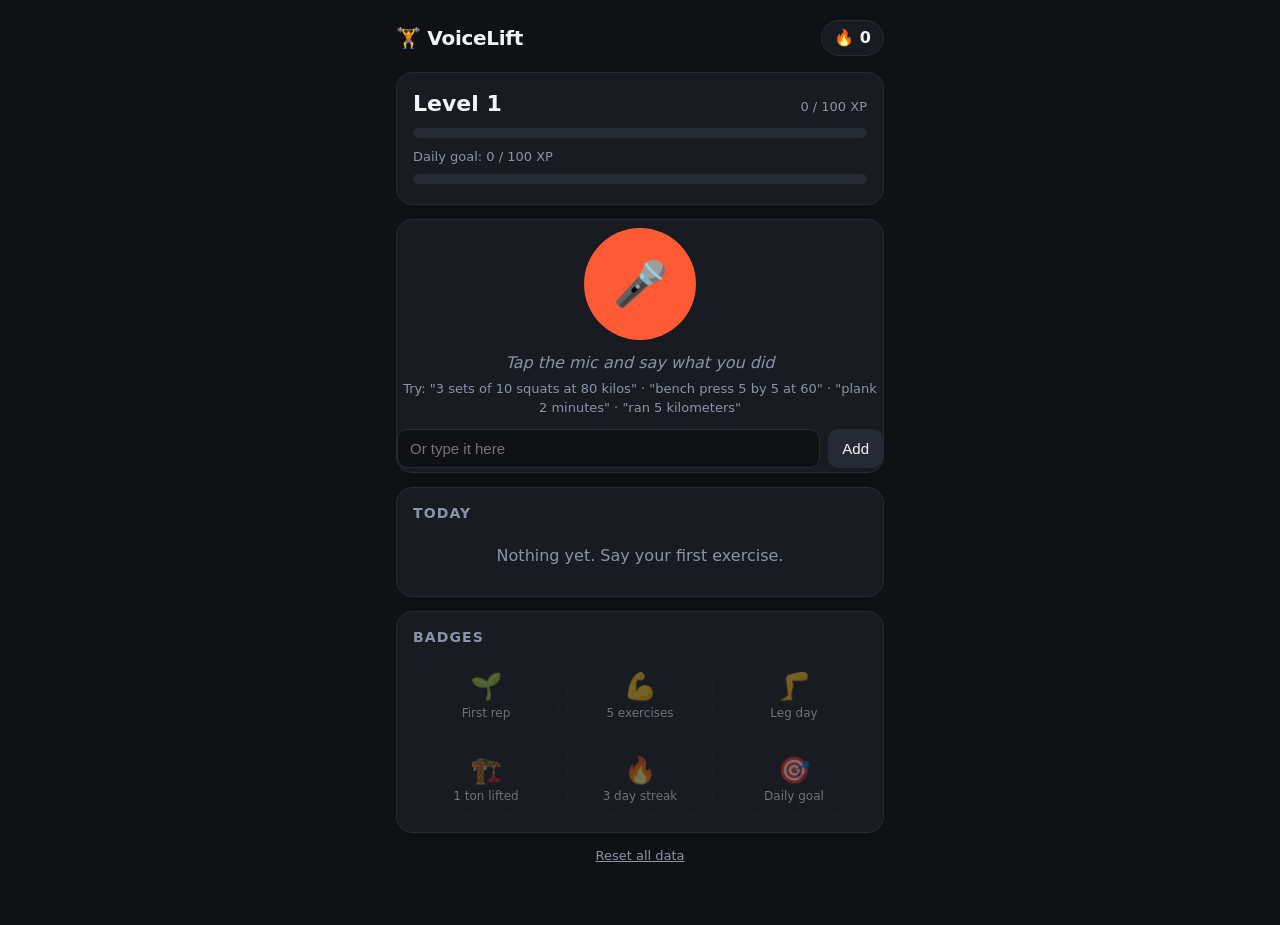
==== voicelift/index.html @ 5ded696a "Add VoiceLift: voice-logged, gamified workout tracker MVP Co-Authored-By: Claude Sonnet 5.5 <noreply" ====
<!doctype html>
<html lang="en">
<head>
<meta charset="utf-8">
<meta name="viewport" content="width=device-width, initial-scale=1">
<title>VoiceLift</title>
<style>
  :root {
    --bg: #0f1115; --card: #181b22; --line: #262a34; --text: #f2f4f8; --mute: #8b93a7;
    --accent: #ff5a36; --gold: #ffc233; --green: #3ddc97;
  }
  * { box-sizing: border-box; }
  body { margin: 0; background: var(--bg); color: var(--text); font: 16px/1.4 system-ui, -apple-system, Segoe UI, sans-serif; }
  .wrap { max-width: 520px; margin: 0 auto; padding: 20px 16px 60px; }
  header { display: flex; justify-content: space-between; align-items: center; margin-bottom: 16px; }
  h1 { font-size: 20px; margin: 0; letter-spacing: -.3px; }
  .streak { background: var(--card); border: 1px solid var(--line); border-radius: 99px; padding: 6px 12px; font-weight: 600; }
  .card { background: var(--card); border: 1px solid var(--line); border-radius: 16px; padding: 16px; margin-bottom: 14px; }
  .lvl { display: flex; justify-content: space-between; align-items: baseline; }
  .lvl b { font-size: 22px; }
  .bar { height: 10px; background: var(--line); border-radius: 99px; overflow: hidden; margin: 8px 0 4px; }
  .bar > i { display: block; height: 100%; background: linear-gradient(90deg, var(--accent), var(--gold)); width: 0; transition: width .5s; }
  .bar.goal > i { background: var(--green); }
  .small { color: var(--mute); font-size: 13px; }
  .mic-area { text-align: center; padding: 8px 0 4px; }
  #mic { width: 112px; height: 112px; border-radius: 50%; border: 0; background: var(--accent); color: #fff; font-size: 44px; cursor: pointer; box-shadow: 0 0 0 0 rgba(255,90,54,.5); transition: transform .1s; }
  #mic:active { transform: scale(.95); }
  #mic.on { animation: pulse 1.2s infinite; background: #e0381a; }
  @keyframes pulse { 0% { box-shadow: 0 0 0 0 rgba(255,90,54,.6); } 100% { box-shadow: 0 0 0 28px rgba(255,90,54,0); } }
  #heard { min-height: 24px; margin: 12px 0 4px; color: var(--mute); font-style: italic; }
  .hint { color: var(--mute); font-size: 13px; }
  form { display: flex; gap: 8px; margin-top: 12px; }
  input[type=text] { flex: 1; background: var(--bg); color: var(--text); border: 1px solid var(--line); border-radius: 10px; padding: 10px 12px; font-size: 15px; }
  button.btn { background: var(--line); color: var(--text); border: 0; border-radius: 10px; padding: 10px 14px; cursor: pointer; font-size: 15px; }
  h2 { font-size: 14px; text-transform: uppercase; letter-spacing: .08em; color: var(--mute); margin: 0 0 10px; }
  .entry { display: flex; justify-content: space-between; align-items: center; padding: 10px 0; border-top: 1px solid var(--line); gap: 8px; }
  .entry:first-of-type { border-top: 0; }
  .entry .name { font-weight: 600; text-transform: capitalize; }
  .xp { color: var(--gold); font-weight: 700; white-space: nowrap; }
  .x { background: none; border: 0; color: var(--mute); cursor: pointer; font-size: 18px; padding: 4px 8px; }
  .badges { display: grid; grid-template-columns: repeat(3, 1fr); gap: 8px; }
  .badge { text-align: center; padding: 10px 4px; border-radius: 12px; border: 1px dashed var(--line); opacity: .4; font-size: 12px; }
  .badge.got { opacity: 1; border: 1px solid var(--gold); background: rgba(255,194,51,.08); }
  .badge span { display: block; font-size: 26px; }
  #toast { position: fixed; left: 50%; bottom: 24px; transform: translate(-50%, 120px); background: var(--text); color: #111; padding: 12px 18px; border-radius: 12px; font-weight: 600; transition: transform .3s; max-width: 90%; text-align: center; z-index: 5; }
  #toast.show { transform: translate(-50%, 0); }
  .empty { color: var(--mute); text-align: center; padding: 12px 0; }
</style>
</head>
<body>
<div class="wrap">
  <header>
    <h1>🏋️ VoiceLift</h1>
    <div class="streak" id="streak">🔥 0</div>
  </header>

  <div class="card">
    <div class="lvl"><b id="lvl">Level 1</b><span class="small" id="xpTxt">0 / 100 XP</span></div>
    <div class="bar"><i id="xpBar"></i></div>
    <div class="small" style="margin-top:10px">Daily goal: <span id="goalTxt">0 / 100 XP</span></div>
    <div class="bar goal"><i id="goalBar"></i></div>
  </div>

  <div class="card mic-area">
    <button id="mic" aria-label="Tap and say your exercise">🎤</button>
    <div id="heard">Tap the mic and say what you did</div>
    <div class="hint">Try: "3 sets of 10 squats at 80 kilos" · "bench press 5 by 5 at 60" · "plank 2 minutes" · "ran 5 kilometers"</div>
    <form id="form">
      <input type="text" id="txt" placeholder="Or type it here" autocomplete="off">
      <button class="btn" type="submit">Add</button>
    </form>
  </div>

  <div class="card">
    <h2>Today</h2>
    <div id="today"></div>
  </div>

  <div class="card">
    <h2>Badges</h2>
    <div class="badges" id="badges"></div>
  </div>

  <div class="small" style="text-align:center"><a href="#" id="reset" style="color:var(--mute)">Reset all data</a></div>
</div>
<div id="toast"></div>

<script>
const KEY = 'voicelift.v1';
const $ = id => document.getElementById(id);
const dayKey = d => { d = d || new Date(); return d.getFullYear() + '-' + String(d.getMonth() + 1).padStart(2, '0') + '-' + String(d.getDate()).padStart(2, '0'); };

let state = { log: [], badges: [] };
try { state = Object.assign(state, JSON.parse(localStorage.getItem(KEY))); } catch (e) {}
const save = () => { try { localStorage.setItem(KEY, JSON.stringify(state)); } catch (e) {} };

// ---------- parsing ----------
const ONES = { zero:0, one:1, two:2, three:3, four:4, five:5, six:6, seven:7, eight:8, nine:9, ten:10, eleven:11, twelve:12, thirteen:13, fourteen:14, fifteen:15, sixteen:16, seventeen:17, eighteen:18, nineteen:19 };
const TENS = { twenty:20, thirty:30, forty:40, fifty:50, sixty:60, seventy:70, eighty:80, ninety:90 };
function wordsToDigits(s) {
  const t = s.split(/\s+/); const out = [];
  for (let i = 0; i < t.length; i++) {
    const w = t[i];
    if (w in TENS) {
      let n = TENS[w];
      if (t[i + 1] in ONES && ONES[t[i + 1]] < 10 && ONES[t[i + 1]] > 0) { n += ONES[t[i + 1]]; i++; }
      if (t[i + 1] === 'hundred') { i++; }
      out.push(n);
    } else if (w in ONES) {
      let n = ONES[w];
      if (t[i + 1] === 'hundred') { n *= 100; i++; if (t[i + 1] in TENS) { n += TENS[t[++i]]; } }
      out.push(n);
    } else out.push(w);
  }
  return out.join(' ');
}

function parse(raw) {
  let s = ' ' + wordsToDigits(raw.toLowerCase().replace(/[,.!?]/g, ' ').replace(/-/g, ' ')) + ' ';
  const e = { sets: 1, reps: 0, weight: 0, unit: 'kg', secs: 0, dist: 0, distUnit: '' };
  const cut = re => { const m = s.match(re); if (m) s = s.replace(re, ' '); return m; };

  let m;
  if ((m = cut(/(\d+(?:\.\d+)?)\s*(kg|kgs|kilos?|kilograms?)\b/))) { e.weight = +m[1]; e.unit = 'kg'; }
  else if ((m = cut(/(\d+(?:\.\d+)?)\s*(lbs?|pounds?)\b/))) { e.weight = +m[1]; e.unit = 'lb'; }

  if ((m = cut(/(\d+(?:\.\d+)?)\s*(km|kilometers?|kilometres?|k|miles?|mi)\b/))) {
    e.dist = +m[1]; e.distUnit = /^(mi)/.test(m[2]) ? 'mi' : 'km';
  }
  if ((m = cut(/(\d+(?:\.\d+)?)\s*(minutes?|mins?|m)\b/))) e.secs += Math.round(+m[1] * 60);
  if ((m = cut(/(\d+)\s*(seconds?|secs?|s)\b/))) e.secs += +m[1];

  if ((m = cut(/(\d+)\s*(?:sets?\s*(?:of)?|x|times|by)\s*(\d+)/))) { e.sets = +m[1]; e.reps = +m[2]; }
  else if ((m = cut(/(\d+)\s*(?:reps?|repetitions?|times)\b/))) e.reps = +m[1];
  else if ((m = cut(/(\d+)\s*sets?\b/))) e.sets = +m[1];

  // "5 by 5 at 60": leftover number after sets x reps is the weight
  if (e.reps && !e.weight && (m = s.match(/\b(\d+(?:\.\d+)?)\b/))) { e.weight = +m[1]; s = s.replace(m[0], ' '); }
  // leading bare number = reps ("10 squats")
  if (!e.reps && !e.secs && !e.dist && (m = s.match(/^\s*(\d+)\s+(?=[a-z])/))) { e.reps = +m[1]; s = s.replace(m[0], ' '); }
  // leftover number = reps if we still have none
  if (!e.reps && !e.secs && !e.dist && (m = s.match(/\b(\d+)\b/))) { e.reps = +m[1]; s = s.replace(m[0], ' '); }

  const filler = /\b(i|did|do|done|just|add|log|track|had|performed|completed|finished|some|of|at|with|using|for|and|then|the|a|an|my|today|set|sets|rep|reps|please|weighing|weight|ran|run|walked|walk|cycled|swam)\b/g;
  const verbs = (s.match(/\b(ran|run|walked|walk|cycled|swam)\b/) || [])[1];
  let name = s.replace(filler, ' ').replace(/\s+/g, ' ').trim();
  if (!name && verbs) name = ({ ran: 'run', walked: 'walk', cycled: 'cycle', swam: 'swim' })[verbs] || verbs;
  if (!name) return null;
  if (!e.reps && !e.secs && !e.dist) e.reps = 1;
  e.name = name;
  return e;
}

// ---------- xp ----------
function xpFor(e) {
  let xp = e.sets * 10;
  xp += e.sets * e.reps;
  if (e.weight) xp += Math.round(e.sets * e.reps * e.weight / (e.unit === 'lb' ? 220 : 100) * 5);
  xp += Math.round(e.secs / 6);
  xp += Math.round(e.dist * (e.distUnit === 'mi' ? 25 : 15));
  return Math.max(5, xp);
}
const LEG = /(squat|lunge|deadlift|leg press|leg curl|leg extension|calf|hip thrust|step up|rdl)/;
const volume = e => e.sets * e.reps * e.weight * (e.unit === 'lb' ? .4536 : 1);
function describe(e) {
  const p = [];
  if (e.reps) p.push(e.sets > 1 ? e.sets + '×' + e.reps : e.reps + ' reps');
  if (e.weight) p.push(e.weight + e.unit);
  if (e.secs) p.push(e.secs >= 60 ? (e.secs / 60).toFixed(e.secs % 60 ? 1 : 0) + ' min' : e.secs + ' s');
  if (e.dist) p.push(e.dist + e.distUnit);
  return p.join(' · ');
}

// ---------- gamification ----------
const BADGES = [
  { id: 'first', icon: '🌱', name: 'First rep', test: s => s.log.length >= 1 },
  { id: 'five', icon: '💪', name: '5 exercises', test: s => s.log.length >= 5 },
  { id: 'leg', icon: '🦵', name: 'Leg day', test: s => s.log.some(e => LEG.test(e.name)) },
  { id: 'ton', icon: '🏗️', name: '1 ton lifted', test: s => s.log.reduce((a, e) => a + volume(e), 0) >= 1000 },
  { id: 'streak3', icon: '🔥', name: '3 day streak', test: s => streak() >= 3 },
  { id: 'goal', icon: '🎯', name: 'Daily goal', test: s => todayXp() >= 100 },
];
const totalXp = () => state.log.reduce((a, e) => a + e.xp, 0);
const todayXp = () => state.log.filter(e => e.day === dayKey()).reduce((a, e) => a + e.xp, 0);
function levelInfo(xp) { let l = 1, need = 100; while (xp >= need) { xp -= need; l++; need = 100 + (l - 1) * 50; } return { l, xp, need }; }
function streak() {
  const days = new Set(state.log.map(e => e.day)); let n = 0; const d = new Date();
  if (!days.has(dayKey(d))) d.setDate(d.getDate() - 1); // today not done yet doesn't break the streak
  while (days.has(dayKey(d))) { n++; d.setDate(d.getDate() - 1); }
  return n;
}

// ---------- ui ----------
let toastT;
function toast(msg) { const t = $('toast'); t.textContent = msg; t.classList.add('show'); clearTimeout(toastT); toastT = setTimeout(() => t.classList.remove('show'), 3200); }
const esc = s => s.replace(/[&<>"]/g, c => ({ '&': '&amp;', '<': '&lt;', '>': '&gt;', '"': '&quot;' }[c]));

function render() {
  const li = levelInfo(totalXp());
  $('lvl').textContent = 'Level ' + li.l;
  $('xpTxt').textContent = li.xp + ' / ' + li.need + ' XP';
  $('xpBar').style.width = (li.xp / li.need * 100) + '%';
  const t = todayXp();
  $('goalTxt').textContent = Math.min(t, 100) + ' / 100 XP' + (t >= 100 ? ' ✅' : '');
  $('goalBar').style.width = Math.min(100, t) + '%';
  $('streak').textContent = '🔥 ' + streak();

  const today = state.log.filter(e => e.day === dayKey()).reverse();
  $('today').innerHTML = today.length ? today.map(e =>
    `<div class="entry"><div><div class="name">${esc(e.name)}</div><div class="small">${esc(describe(e))}</div></div>
     <div><span class="xp">+${e.xp} XP</span><button class="x" data-id="${e.id}" aria-label="Delete">✕</button></div></div>`).join('')
    : '<div class="empty">Nothing yet. Say your first exercise.</div>';

  $('badges').innerHTML = BADGES.map(b => `<div class="badge ${state.badges.includes(b.id) ? 'got' : ''}"><span>${b.icon}</span>${b.name}</div>`).join('');
}

function add(raw) {
  const e = parse(raw);
  if (!e) { toast("Didn't catch an exercise. Try again?"); return; }
  const before = levelInfo(totalXp()).l;
  e.xp = xpFor(e); e.id = Date.now() + Math.random(); e.day = dayKey(); e.ts = Date.now();
  state.log.push(e);
  const fresh = BADGES.filter(b => !state.badges.includes(b.id) && b.test(state));
  fresh.forEach(b => state.badges.push(b.id));
  save(); render();
  let msg = `Logged ${e.name} ${describe(e)} · +${e.xp} XP`;
  if (levelInfo(totalXp()).l > before) msg = `🎉 LEVEL UP! You're level ${levelInfo(totalXp()).l}`;
  else if (fresh.length) msg = `${fresh[0].icon} Badge: ${fresh[0].name}!`;
  toast(msg);
}

$('today').addEventListener('click', ev => {
  const id = ev.target.dataset && ev.target.dataset.id; if (!id) return;
  state.log = state.log.filter(e => String(e.id) !== id);
  state.badges = state.badges.filter(bid => BADGES.find(b => b.id === bid).test(state));
  save(); render();
});
$('form').addEventListener('submit', ev => { ev.preventDefault(); const v = $('txt').value.trim(); if (v) { add(v); $('txt').value = ''; } });
$('reset').addEventListener('click', ev => { ev.preventDefault(); if (confirm('Delete all your data?')) { state = { log: [], badges: [] }; save(); render(); } });

// ---------- voice ----------
const SR = window.SpeechRecognition || window.webkitSpeechRecognition;
const mic = $('mic');
if (!SR) {
  mic.disabled = true; mic.style.opacity = .4;
  $('heard').textContent = 'Voice not supported in this browser. Use Chrome or Safari, or type below.';
} else {
  const rec = new SR();
  rec.lang = navigator.language || 'en-US';
  rec.interimResults = true; rec.continuous = false;
  let listening = false, finalText = '';
  rec.onstart = () => { listening = true; finalText = ''; mic.classList.add('on'); $('heard').textContent = 'Listening…'; };
  rec.onresult = ev => {
    let interim = '';
    for (let i = ev.resultIndex; i < ev.results.length; i++) {
      const r = ev.results[i];
      if (r.isFinal) finalText += r[0].transcript; else interim += r[0].transcript;
    }
    $('heard').textContent = '"' + (finalText + interim).trim() + '"';
  };
  rec.onerror = ev => {
    const msgs = { 'not-allowed': 'Mic blocked. Allow microphone access (needs https or localhost).', 'no-speech': "Didn't hear anything.", 'audio-capture': 'No microphone found.' };
    $('heard').textContent = msgs[ev.error] || 'Voice error: ' + ev.error;
  };
  rec.onend = () => {
    listening = false; mic.classList.remove('on');
    if (finalText.trim()) add(finalText.trim());
  };
  mic.addEventListener('click', () => { try { listening ? rec.stop() : rec.start(); } catch (e) {} });
}

render();
</script>
</body>
</html>
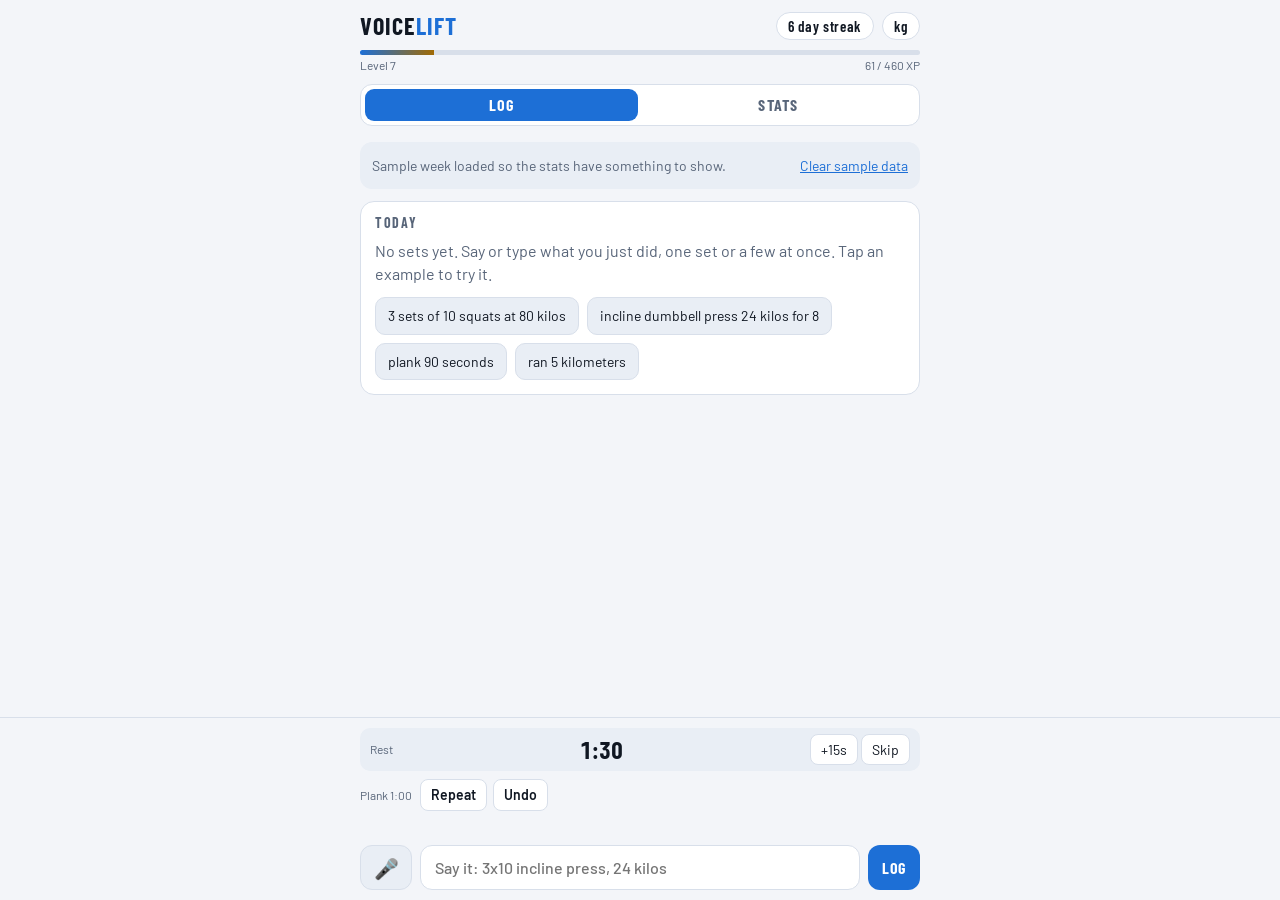
==== commit c7135882: "VoiceLift v2: set-by-set logging, PRs, rest timer, stats, Claude fallback parsing Co-Authored-By: Cl" ====
--- a/voicelift/index.html
+++ b/voicelift/index.html
@@ -2,274 +2,571 @@
 <html lang="en">
 <head>
 <meta charset="utf-8">
-<meta name="viewport" content="width=device-width, initial-scale=1">
-<title>VoiceLift</title>
-<style>
-  :root {
-    --bg: #0f1115; --card: #181b22; --line: #262a34; --text: #f2f4f8; --mute: #8b93a7;
-    --accent: #ff5a36; --gold: #ffc233; --green: #3ddc97;
-  }
-  * { box-sizing: border-box; }
-  body { margin: 0; background: var(--bg); color: var(--text); font: 16px/1.4 system-ui, -apple-system, Segoe UI, sans-serif; }
-  .wrap { max-width: 520px; margin: 0 auto; padding: 20px 16px 60px; }
-  header { display: flex; justify-content: space-between; align-items: center; margin-bottom: 16px; }
-  h1 { font-size: 20px; margin: 0; letter-spacing: -.3px; }
-  .streak { background: var(--card); border: 1px solid var(--line); border-radius: 99px; padding: 6px 12px; font-weight: 600; }
-  .card { background: var(--card); border: 1px solid var(--line); border-radius: 16px; padding: 16px; margin-bottom: 14px; }
-  .lvl { display: flex; justify-content: space-between; align-items: baseline; }
-  .lvl b { font-size: 22px; }
-  .bar { height: 10px; background: var(--line); border-radius: 99px; overflow: hidden; margin: 8px 0 4px; }
-  .bar > i { display: block; height: 100%; background: linear-gradient(90deg, var(--accent), var(--gold)); width: 0; transition: width .5s; }
-  .bar.goal > i { background: var(--green); }
-  .small { color: var(--mute); font-size: 13px; }
-  .mic-area { text-align: center; padding: 8px 0 4px; }
-  #mic { width: 112px; height: 112px; border-radius: 50%; border: 0; background: var(--accent); color: #fff; font-size: 44px; cursor: pointer; box-shadow: 0 0 0 0 rgba(255,90,54,.5); transition: transform .1s; }
-  #mic:active { transform: scale(.95); }
-  #mic.on { animation: pulse 1.2s infinite; background: #e0381a; }
-  @keyframes pulse { 0% { box-shadow: 0 0 0 0 rgba(255,90,54,.6); } 100% { box-shadow: 0 0 0 28px rgba(255,90,54,0); } }
-  #heard { min-height: 24px; margin: 12px 0 4px; color: var(--mute); font-style: italic; }
-  .hint { color: var(--mute); font-size: 13px; }
-  form { display: flex; gap: 8px; margin-top: 12px; }
-  input[type=text] { flex: 1; background: var(--bg); color: var(--text); border: 1px solid var(--line); border-radius: 10px; padding: 10px 12px; font-size: 15px; }
-  button.btn { background: var(--line); color: var(--text); border: 0; border-radius: 10px; padding: 10px 14px; cursor: pointer; font-size: 15px; }
-  h2 { font-size: 14px; text-transform: uppercase; letter-spacing: .08em; color: var(--mute); margin: 0 0 10px; }
-  .entry { display: flex; justify-content: space-between; align-items: center; padding: 10px 0; border-top: 1px solid var(--line); gap: 8px; }
-  .entry:first-of-type { border-top: 0; }
-  .entry .name { font-weight: 600; text-transform: capitalize; }
-  .xp { color: var(--gold); font-weight: 700; white-space: nowrap; }
-  .x { background: none; border: 0; color: var(--mute); cursor: pointer; font-size: 18px; padding: 4px 8px; }
-  .badges { display: grid; grid-template-columns: repeat(3, 1fr); gap: 8px; }
-  .badge { text-align: center; padding: 10px 4px; border-radius: 12px; border: 1px dashed var(--line); opacity: .4; font-size: 12px; }
-  .badge.got { opacity: 1; border: 1px solid var(--gold); background: rgba(255,194,51,.08); }
-  .badge span { display: block; font-size: 26px; }
-  #toast { position: fixed; left: 50%; bottom: 24px; transform: translate(-50%, 120px); background: var(--text); color: #111; padding: 12px 18px; border-radius: 12px; font-weight: 600; transition: transform .3s; max-width: 90%; text-align: center; z-index: 5; }
-  #toast.show { transform: translate(-50%, 0); }
-  .empty { color: var(--mute); text-align: center; padding: 12px 0; }
-</style>
+<meta name="viewport" content="width=device-width,initial-scale=1,viewport-fit=cover">
 </head>
 <body>
-<div class="wrap">
-  <header>
-    <h1>🏋️ VoiceLift</h1>
-    <div class="streak" id="streak">🔥 0</div>
+<title>VoiceLift</title>
+<meta name="claude:viewport-fit-sides" content="cover">
+<link rel="preconnect" href="https://fonts.googleapis.com">
+<link rel="preconnect" href="https://fonts.gstatic.com" crossorigin>
+<link href="https://fonts.googleapis.com/css2?family=Barlow:wght@400;500;600&family=Barlow+Condensed:wght@600;700&display=swap" rel="stylesheet">
+<style>
+  /* Phone-first gym log: sticky level header, Log/Stats tabs, one input dock pinned to the bottom. */
+  :root {
+    --bg: #0d1117; --surface: #151b24; --surface2: #1d2531; --line: #273143;
+    --text: #e9eef5; --mute: #8996aa;
+    --accent: #5aa9ff; --accent-ink: #06121f; --gold: #f5c04a; --good: #46d39a; --danger: #ff7070;
+    --f-display: 'Barlow Condensed', 'Arial Narrow', system-ui, sans-serif;
+    --f-body: 'Barlow', system-ui, -apple-system, 'Segoe UI', sans-serif;
+    color-scheme: dark;
+  }
+  @media (prefers-color-scheme: light) {
+    :root:not([data-theme="dark"]) {
+      --bg: #f3f5f9; --surface: #ffffff; --surface2: #e9eef5; --line: #d8dfea;
+      --text: #101722; --mute: #586579;
+      --accent: #1d6fd6; --accent-ink: #ffffff; --gold: #a06a05; --good: #118a5a; --danger: #c93a3a;
+      color-scheme: light;
+    }
+  }
+  :root[data-theme="light"] {
+    --bg: #f3f5f9; --surface: #ffffff; --surface2: #e9eef5; --line: #d8dfea;
+    --text: #101722; --mute: #586579;
+    --accent: #1d6fd6; --accent-ink: #ffffff; --gold: #a06a05; --good: #118a5a; --danger: #c93a3a;
+    color-scheme: light;
+  }
+  * { box-sizing: border-box; }
+  body {
+    margin: 0; background: var(--bg); color: var(--text); font: 16px/1.4 var(--f-body);
+    padding-block: 0 190px;
+    padding-left: max(16px, env(safe-area-inset-left, 0px));
+    padding-right: max(16px, env(safe-area-inset-right, 0px));
+  }
+  body::before { content: ""; position: fixed; inset: 0 0 auto; height: env(safe-area-inset-top, 0px); background: var(--bg); z-index: 10; }
+  .app { max-width: 560px; margin: 0 auto; }
+  button { font: inherit; color: inherit; cursor: pointer; }
+  :focus-visible { outline: 2px solid var(--accent); outline-offset: 2px; }
+  .num { font-family: var(--f-display); font-variant-numeric: tabular-nums; letter-spacing: .01em; }
+
+  .top { position: sticky; top: env(safe-area-inset-top, 0px); z-index: 5; background: var(--bg); padding: 12px 0 10px; }
+  .top-row { display: flex; align-items: center; justify-content: space-between; gap: 10px; }
+  .brand { font: 700 24px/1 var(--f-display); letter-spacing: .04em; text-transform: uppercase; }
+  .brand span { color: var(--accent); }
+  .chips { display: flex; gap: 8px; align-items: center; }
+  .chip { background: var(--surface); border: 1px solid var(--line); border-radius: 99px; padding: 4px 11px; font: 600 15px/1.2 var(--f-display); letter-spacing: .04em; white-space: nowrap; }
+  .chip.btn:hover { border-color: var(--accent); }
+  .xpbar { height: 5px; background: var(--line); border-radius: 99px; overflow: hidden; margin: 10px 0 2px; }
+  .xpbar i { display: block; height: 100%; width: 0; background: linear-gradient(90deg, var(--accent), var(--gold)); transition: width .5s; }
+  .xplbl { display: flex; justify-content: space-between; color: var(--mute); font-size: 12px; }
+  .tabs { display: grid; grid-template-columns: 1fr 1fr; gap: 4px; background: var(--surface); border: 1px solid var(--line); border-radius: 12px; padding: 4px; margin-top: 10px; }
+  .tabs button { border: 0; background: none; padding: 8px; border-radius: 9px; font: 700 16px/1 var(--f-display); letter-spacing: .08em; text-transform: uppercase; color: var(--mute); }
+  .tabs button[aria-selected="true"] { background: var(--accent); color: var(--accent-ink); }
+
+  .stack { display: flex; flex-direction: column; gap: 12px; padding-top: 6px; }
+  .card { background: var(--surface); border: 1px solid var(--line); border-radius: 14px; padding: 14px; min-width: 0; }
+  h2 { margin: 0 0 10px; font: 700 14px/1 var(--f-display); letter-spacing: .12em; text-transform: uppercase; color: var(--mute); }
+  .banner { display: flex; gap: 10px; align-items: center; justify-content: space-between; flex-wrap: wrap; background: var(--surface2); border-radius: 12px; padding: 10px 12px; font-size: 14px; color: var(--mute); }
+  .link { background: none; border: 0; color: var(--accent); padding: 4px 0; text-decoration: underline; font-size: 14px; }
+
+  .gh { display: flex; justify-content: space-between; align-items: baseline; gap: 10px; flex-wrap: wrap; }
+  .gname { font: 700 22px/1.1 var(--f-display); letter-spacing: .02em; text-transform: uppercase; }
+  .gmeta { color: var(--mute); font-size: 13px; }
+  .setrow { display: grid; grid-template-columns: 26px 1fr auto auto; gap: 8px; align-items: center; padding: 8px 0; border-top: 1px solid var(--line); }
+  .setrow:first-of-type { border-top: 0; }
+  .sn { color: var(--mute); font: 600 15px var(--f-display); }
+  .sv { font: 700 21px/1 var(--f-display); letter-spacing: .02em; }
+  .se { color: var(--mute); font-size: 12px; text-align: right; }
+  .pr { background: var(--gold); color: #1a1200; font: 700 12px/1 var(--f-display); letter-spacing: .08em; padding: 3px 6px; border-radius: 5px; margin-left: 8px; vertical-align: 3px; }
+  .x { background: none; border: 0; color: var(--mute); font-size: 16px; padding: 4px 8px; border-radius: 8px; }
+  .x:hover { color: var(--danger); }
+  .empty { color: var(--mute); }
+  .ex-list { display: flex; flex-wrap: wrap; gap: 8px; margin-top: 12px; }
+  .try { background: var(--surface2); border: 1px solid var(--line); border-radius: 10px; padding: 8px 12px; font-size: 14px; text-align: left; }
+  .try:hover { border-color: var(--accent); }
+
+  .dock { position: fixed; left: 0; right: 0; bottom: 0; z-index: 6; background: var(--bg); border-top: 1px solid var(--line);
+    padding: 10px max(16px, env(safe-area-inset-right, 0px)) calc(10px + env(safe-area-inset-bottom, 0px)) max(16px, env(safe-area-inset-left, 0px)); }
+  .dock-in { max-width: 560px; margin: 0 auto; display: flex; flex-direction: column; gap: 8px; }
+  .rest { display: flex; align-items: center; justify-content: space-between; gap: 8px; background: var(--surface2); border-radius: 10px; padding: 6px 10px; }
+  .rest .t { font: 700 24px/1 var(--f-display); font-variant-numeric: tabular-nums; }
+  .rest.done .t { color: var(--good); }
+  .mini { background: var(--surface); border: 1px solid var(--line); border-radius: 8px; padding: 5px 10px; font-size: 14px; }
+  .quick { display: flex; gap: 6px; align-items: center; overflow-x: auto; scrollbar-width: none; }
+  .quick .last { color: var(--mute); font-size: 12px; white-space: nowrap; margin-right: 2px; }
+  .quick .mini { white-space: nowrap; font-weight: 600; }
+  form { display: flex; gap: 8px; }
+  input[type=text] { flex: 1; min-width: 0; background: var(--surface); color: var(--text); border: 1px solid var(--line); border-radius: 12px; padding: 12px 14px; font: 500 16px var(--f-body); }
+  input[type=text]:focus { border-color: var(--accent); outline: none; }
+  .mic, .go { border: 0; border-radius: 12px; width: 52px; flex: none; font-size: 20px; }
+  .mic { background: var(--surface2); border: 1px solid var(--line); }
+  .mic.on { background: var(--danger); color: #fff; animation: pulse 1.1s infinite; }
+  .go { background: var(--accent); color: var(--accent-ink); font: 700 16px var(--f-display); letter-spacing: .06em; text-transform: uppercase; }
+  @keyframes pulse { 0% { box-shadow: 0 0 0 0 rgba(255,112,112,.55); } 100% { box-shadow: 0 0 0 16px rgba(255,112,112,0); } }
+  .heard { color: var(--mute); font-size: 13px; min-height: 18px; }
+
+  #toast { position: fixed; left: 50%; bottom: calc(190px + env(safe-area-inset-bottom, 0px)); transform: translate(-50%, 30px); opacity: 0; pointer-events: none;
+    background: var(--text); color: var(--bg); padding: 10px 16px; border-radius: 12px; font-weight: 600; max-width: calc(100% - 32px); text-align: center; z-index: 8; transition: all .25s; }
+  #toast.show { transform: translate(-50%, 0); opacity: 1; }
+  #toast.gold { background: var(--gold); color: #1a1200; }
+
+  .grid4 { display: grid; grid-template-columns: repeat(4, 1fr); gap: 8px; text-align: center; }
+  .grid4 b { display: block; font: 700 28px/1 var(--f-display); font-variant-numeric: tabular-nums; }
+  .grid4 span { color: var(--mute); font-size: 12px; }
+  .pick { display: flex; gap: 6px; flex-wrap: wrap; margin-bottom: 8px; }
+  .pick button { border: 1px solid var(--line); background: var(--surface2); border-radius: 99px; padding: 4px 11px; font-size: 13px; }
+  .pick button[aria-pressed="true"] { background: var(--accent); color: var(--accent-ink); border-color: var(--accent); }
+  svg.ch { width: 100%; height: auto; display: block; overflow: visible; }
+  .ch text { fill: var(--mute); font: 500 10px var(--f-body); }
+  .ch .grid { stroke: var(--line); stroke-width: 1; }
+  .ch .bar { fill: var(--accent); opacity: .45; }
+  .ch .bar.today { opacity: 1; }
+  .ch .line { fill: none; stroke: var(--accent); stroke-width: 2; stroke-linejoin: round; }
+  .ch .area { fill: var(--accent); opacity: .12; }
+  .ch .dot { fill: var(--accent); }
+  .ch .dot.pr { fill: var(--gold); }
+  .ch .val { fill: var(--text); font-weight: 600; }
+  .mrow { display: grid; grid-template-columns: 74px 1fr 34px; align-items: center; gap: 8px; padding: 4px 0; font-size: 14px; }
+  .mbar { height: 8px; background: var(--surface2); border-radius: 99px; overflow: hidden; }
+  .mbar i { display: block; height: 100%; background: var(--accent); border-radius: 99px; }
+  .prrow { display: flex; justify-content: space-between; gap: 10px; padding: 8px 0; border-top: 1px solid var(--line); }
+  .prrow:first-of-type { border-top: 0; }
+  .prrow b { font: 700 18px/1.1 var(--f-display); text-transform: uppercase; letter-spacing: .02em; }
+  .tip { color: var(--mute); font-size: 12px; }
+  @media (prefers-reduced-motion: reduce) { * { animation: none !important; transition: none !important; } }
+</style>
+
+<div class="app">
+  <header class="top">
+    <div class="top-row">
+      <div class="brand">Voice<span>Lift</span></div>
+      <div class="chips">
+        <span class="chip" id="streak">0 day streak</span>
+        <button class="chip btn" id="unit" aria-label="Switch kilograms and pounds">kg</button>
+      </div>
+    </div>
+    <div class="xpbar"><i id="xpbar"></i></div>
+    <div class="xplbl"><span id="lvl">Level 1</span><span id="xptxt">0 / 100 XP</span></div>
+    <div class="tabs" role="tablist">
+      <button role="tab" id="tab-log" aria-selected="true" data-tab="log">Log</button>
+      <button role="tab" id="tab-stats" aria-selected="false" data-tab="stats">Stats</button>
+    </div>
   </header>
-
-  <div class="card">
-    <div class="lvl"><b id="lvl">Level 1</b><span class="small" id="xpTxt">0 / 100 XP</span></div>
-    <div class="bar"><i id="xpBar"></i></div>
-    <div class="small" style="margin-top:10px">Daily goal: <span id="goalTxt">0 / 100 XP</span></div>
-    <div class="bar goal"><i id="goalBar"></i></div>
-  </div>
-
-  <div class="card mic-area">
-    <button id="mic" aria-label="Tap and say your exercise">🎤</button>
-    <div id="heard">Tap the mic and say what you did</div>
-    <div class="hint">Try: "3 sets of 10 squats at 80 kilos" · "bench press 5 by 5 at 60" · "plank 2 minutes" · "ran 5 kilometers"</div>
-    <form id="form">
-      <input type="text" id="txt" placeholder="Or type it here" autocomplete="off">
-      <button class="btn" type="submit">Add</button>
+  <main id="main" class="stack"></main>
+</div>
+
+<div id="toast" role="status"></div>
+
+<div class="dock">
+  <div class="dock-in">
+    <div class="rest" id="rest" hidden>
+      <span class="tip" id="restlbl">Rest</span><span class="t" id="rest-t">1:30</span>
+      <span><button class="mini" data-act="rest+">+15s</button> <button class="mini" data-act="rest-skip">Skip</button></span>
+    </div>
+    <div class="quick" id="quick"></div>
+    <div class="heard" id="heard"></div>
+    <form id="form" autocomplete="off">
+      <button type="button" class="mic" id="mic" aria-label="Dictate with the microphone">&#127908;</button>
+      <input type="text" id="cmd" placeholder="Say it: 3x10 incline press, 24 kilos" enterkeyhint="send" autocapitalize="none" autocorrect="off" spellcheck="false" aria-label="Exercise to log">
+      <button type="submit" class="go">Log</button>
     </form>
   </div>
-
-  <div class="card">
-    <h2>Today</h2>
-    <div id="today"></div>
-  </div>
-
-  <div class="card">
-    <h2>Badges</h2>
-    <div class="badges" id="badges"></div>
-  </div>
-
-  <div class="small" style="text-align:center"><a href="#" id="reset" style="color:var(--mute)">Reset all data</a></div>
 </div>
-<div id="toast"></div>
 
 <script>
-const KEY = 'voicelift.v1';
-const $ = id => document.getElementById(id);
-const dayKey = d => { d = d || new Date(); return d.getFullYear() + '-' + String(d.getMonth() + 1).padStart(2, '0') + '-' + String(d.getDate()).padStart(2, '0'); };
-
-let state = { log: [], badges: [] };
-try { state = Object.assign(state, JSON.parse(localStorage.getItem(KEY))); } catch (e) {}
-const save = () => { try { localStorage.setItem(KEY, JSON.stringify(state)); } catch (e) {} };
-
-// ---------- parsing ----------
-const ONES = { zero:0, one:1, two:2, three:3, four:4, five:5, six:6, seven:7, eight:8, nine:9, ten:10, eleven:11, twelve:12, thirteen:13, fourteen:14, fifteen:15, sixteen:16, seventeen:17, eighteen:18, nineteen:19 };
-const TENS = { twenty:20, thirty:30, forty:40, fifty:50, sixty:60, seventy:70, eighty:80, ninety:90 };
-function wordsToDigits(s) {
-  const t = s.split(/\s+/); const out = [];
-  for (let i = 0; i < t.length; i++) {
-    const w = t[i];
-    if (w in TENS) {
-      let n = TENS[w];
-      if (t[i + 1] in ONES && ONES[t[i + 1]] < 10 && ONES[t[i + 1]] > 0) { n += ONES[t[i + 1]]; i++; }
-      if (t[i + 1] === 'hundred') { i++; }
-      out.push(n);
-    } else if (w in ONES) {
-      let n = ONES[w];
-      if (t[i + 1] === 'hundred') { n *= 100; i++; if (t[i + 1] in TENS) { n += TENS[t[++i]]; } }
-      out.push(n);
-    } else out.push(w);
-  }
-  return out.join(' ');
-}
-
-function parse(raw) {
-  let s = ' ' + wordsToDigits(raw.toLowerCase().replace(/[,.!?]/g, ' ').replace(/-/g, ' ')) + ' ';
-  const e = { sets: 1, reps: 0, weight: 0, unit: 'kg', secs: 0, dist: 0, distUnit: '' };
-  const cut = re => { const m = s.match(re); if (m) s = s.replace(re, ' '); return m; };
-
-  let m;
-  if ((m = cut(/(\d+(?:\.\d+)?)\s*(kg|kgs|kilos?|kilograms?)\b/))) { e.weight = +m[1]; e.unit = 'kg'; }
-  else if ((m = cut(/(\d+(?:\.\d+)?)\s*(lbs?|pounds?)\b/))) { e.weight = +m[1]; e.unit = 'lb'; }
-
-  if ((m = cut(/(\d+(?:\.\d+)?)\s*(km|kilometers?|kilometres?|k|miles?|mi)\b/))) {
-    e.dist = +m[1]; e.distUnit = /^(mi)/.test(m[2]) ? 'mi' : 'km';
-  }
-  if ((m = cut(/(\d+(?:\.\d+)?)\s*(minutes?|mins?|m)\b/))) e.secs += Math.round(+m[1] * 60);
-  if ((m = cut(/(\d+)\s*(seconds?|secs?|s)\b/))) e.secs += +m[1];
-
-  if ((m = cut(/(\d+)\s*(?:sets?\s*(?:of)?|x|times|by)\s*(\d+)/))) { e.sets = +m[1]; e.reps = +m[2]; }
-  else if ((m = cut(/(\d+)\s*(?:reps?|repetitions?|times)\b/))) e.reps = +m[1];
-  else if ((m = cut(/(\d+)\s*sets?\b/))) e.sets = +m[1];
-
-  // "5 by 5 at 60": leftover number after sets x reps is the weight
-  if (e.reps && !e.weight && (m = s.match(/\b(\d+(?:\.\d+)?)\b/))) { e.weight = +m[1]; s = s.replace(m[0], ' '); }
-  // leading bare number = reps ("10 squats")
-  if (!e.reps && !e.secs && !e.dist && (m = s.match(/^\s*(\d+)\s+(?=[a-z])/))) { e.reps = +m[1]; s = s.replace(m[0], ' '); }
-  // leftover number = reps if we still have none
-  if (!e.reps && !e.secs && !e.dist && (m = s.match(/\b(\d+)\b/))) { e.reps = +m[1]; s = s.replace(m[0], ' '); }
-
-  const filler = /\b(i|did|do|done|just|add|log|track|had|performed|completed|finished|some|of|at|with|using|for|and|then|the|a|an|my|today|set|sets|rep|reps|please|weighing|weight|ran|run|walked|walk|cycled|swam)\b/g;
-  const verbs = (s.match(/\b(ran|run|walked|walk|cycled|swam)\b/) || [])[1];
-  let name = s.replace(filler, ' ').replace(/\s+/g, ' ').trim();
-  if (!name && verbs) name = ({ ran: 'run', walked: 'walk', cycled: 'cycle', swam: 'swim' })[verbs] || verbs;
-  if (!name) return null;
-  if (!e.reps && !e.secs && !e.dist) e.reps = 1;
-  e.name = name;
-  return e;
-}
-
-// ---------- xp ----------
-function xpFor(e) {
-  let xp = e.sets * 10;
-  xp += e.sets * e.reps;
-  if (e.weight) xp += Math.round(e.sets * e.reps * e.weight / (e.unit === 'lb' ? 220 : 100) * 5);
-  xp += Math.round(e.secs / 6);
-  xp += Math.round(e.dist * (e.distUnit === 'mi' ? 25 : 15));
-  return Math.max(5, xp);
-}
-const LEG = /(squat|lunge|deadlift|leg press|leg curl|leg extension|calf|hip thrust|step up|rdl)/;
-const volume = e => e.sets * e.reps * e.weight * (e.unit === 'lb' ? .4536 : 1);
-function describe(e) {
-  const p = [];
-  if (e.reps) p.push(e.sets > 1 ? e.sets + '×' + e.reps : e.reps + ' reps');
-  if (e.weight) p.push(e.weight + e.unit);
-  if (e.secs) p.push(e.secs >= 60 ? (e.secs / 60).toFixed(e.secs % 60 ? 1 : 0) + ' min' : e.secs + ' s');
-  if (e.dist) p.push(e.dist + e.distUnit);
-  return p.join(' · ');
-}
-
-// ---------- gamification ----------
-const BADGES = [
-  { id: 'first', icon: '🌱', name: 'First rep', test: s => s.log.length >= 1 },
-  { id: 'five', icon: '💪', name: '5 exercises', test: s => s.log.length >= 5 },
-  { id: 'leg', icon: '🦵', name: 'Leg day', test: s => s.log.some(e => LEG.test(e.name)) },
-  { id: 'ton', icon: '🏗️', name: '1 ton lifted', test: s => s.log.reduce((a, e) => a + volume(e), 0) >= 1000 },
-  { id: 'streak3', icon: '🔥', name: '3 day streak', test: s => streak() >= 3 },
-  { id: 'goal', icon: '🎯', name: 'Daily goal', test: s => todayXp() >= 100 },
-];
-const totalXp = () => state.log.reduce((a, e) => a + e.xp, 0);
-const todayXp = () => state.log.filter(e => e.day === dayKey()).reduce((a, e) => a + e.xp, 0);
-function levelInfo(xp) { let l = 1, need = 100; while (xp >= need) { xp -= need; l++; need = 100 + (l - 1) * 50; } return { l, xp, need }; }
-function streak() {
-  const days = new Set(state.log.map(e => e.day)); let n = 0; const d = new Date();
-  if (!days.has(dayKey(d))) d.setDate(d.getDate() - 1); // today not done yet doesn't break the streak
-  while (days.has(dayKey(d))) { n++; d.setDate(d.getDate() - 1); }
-  return n;
-}
-
-// ---------- ui ----------
-let toastT;
-function toast(msg) { const t = $('toast'); t.textContent = msg; t.classList.add('show'); clearTimeout(toastT); toastT = setTimeout(() => t.classList.remove('show'), 3200); }
-const esc = s => s.replace(/[&<>"]/g, c => ({ '&': '&amp;', '<': '&lt;', '>': '&gt;', '"': '&quot;' }[c]));
-
-function render() {
-  const li = levelInfo(totalXp());
-  $('lvl').textContent = 'Level ' + li.l;
-  $('xpTxt').textContent = li.xp + ' / ' + li.need + ' XP';
-  $('xpBar').style.width = (li.xp / li.need * 100) + '%';
-  const t = todayXp();
-  $('goalTxt').textContent = Math.min(t, 100) + ' / 100 XP' + (t >= 100 ? ' ✅' : '');
-  $('goalBar').style.width = Math.min(100, t) + '%';
-  $('streak').textContent = '🔥 ' + streak();
-
-  const today = state.log.filter(e => e.day === dayKey()).reverse();
-  $('today').innerHTML = today.length ? today.map(e =>
-    `<div class="entry"><div><div class="name">${esc(e.name)}</div><div class="small">${esc(describe(e))}</div></div>
-     <div><span class="xp">+${e.xp} XP</span><button class="x" data-id="${e.id}" aria-label="Delete">✕</button></div></div>`).join('')
-    : '<div class="empty">Nothing yet. Say your first exercise.</div>';
-
-  $('badges').innerHTML = BADGES.map(b => `<div class="badge ${state.badges.includes(b.id) ? 'got' : ''}"><span>${b.icon}</span>${b.name}</div>`).join('');
-}
-
-function add(raw) {
-  const e = parse(raw);
-  if (!e) { toast("Didn't catch an exercise. Try again?"); return; }
-  const before = levelInfo(totalXp()).l;
-  e.xp = xpFor(e); e.id = Date.now() + Math.random(); e.day = dayKey(); e.ts = Date.now();
-  state.log.push(e);
-  const fresh = BADGES.filter(b => !state.badges.includes(b.id) && b.test(state));
-  fresh.forEach(b => state.badges.push(b.id));
-  save(); render();
-  let msg = `Logged ${e.name} ${describe(e)} · +${e.xp} XP`;
-  if (levelInfo(totalXp()).l > before) msg = `🎉 LEVEL UP! You're level ${levelInfo(totalXp()).l}`;
-  else if (fresh.length) msg = `${fresh[0].icon} Badge: ${fresh[0].name}!`;
-  toast(msg);
-}
-
-$('today').addEventListener('click', ev => {
-  const id = ev.target.dataset && ev.target.dataset.id; if (!id) return;
-  state.log = state.log.filter(e => String(e.id) !== id);
-  state.badges = state.badges.filter(bid => BADGES.find(b => b.id === bid).test(state));
-  save(); render();
-});
-$('form').addEventListener('submit', ev => { ev.preventDefault(); const v = $('txt').value.trim(); if (v) { add(v); $('txt').value = ''; } });
-$('reset').addEventListener('click', ev => { ev.preventDefault(); if (confirm('Delete all your data?')) { state = { log: [], badges: [] }; save(); render(); } });
-
-// ---------- voice ----------
-const SR = window.SpeechRecognition || window.webkitSpeechRecognition;
-const mic = $('mic');
-if (!SR) {
-  mic.disabled = true; mic.style.opacity = .4;
-  $('heard').textContent = 'Voice not supported in this browser. Use Chrome or Safari, or type below.';
-} else {
-  const rec = new SR();
-  rec.lang = navigator.language || 'en-US';
-  rec.interimResults = true; rec.continuous = false;
-  let listening = false, finalText = '';
-  rec.onstart = () => { listening = true; finalText = ''; mic.classList.add('on'); $('heard').textContent = 'Listening…'; };
-  rec.onresult = ev => {
-    let interim = '';
-    for (let i = ev.resultIndex; i < ev.results.length; i++) {
-      const r = ev.results[i];
-      if (r.isFinal) finalText += r[0].transcript; else interim += r[0].transcript;
-    }
-    $('heard').textContent = '"' + (finalText + interim).trim() + '"';
-  };
-  rec.onerror = ev => {
-    const msgs = { 'not-allowed': 'Mic blocked. Allow microphone access (needs https or localhost).', 'no-speech': "Didn't hear anything.", 'audio-capture': 'No microphone found.' };
-    $('heard').textContent = msgs[ev.error] || 'Voice error: ' + ev.error;
-  };
-  rec.onend = () => {
-    listening = false; mic.classList.remove('on');
-    if (finalText.trim()) add(finalText.trim());
-  };
-  mic.addEventListener('click', () => { try { listening ? rec.stop() : rec.start(); } catch (e) {} });
-}
-
-render();
+(function () {
+  var KEY = 'voicelift.v2', LB = 0.45359237;
+  var $ = function (id) { return document.getElementById(id); };
+  var esc = function (s) { return String(s).replace(/[&<>"]/g, function (c) { return { '&': '&amp;', '<': '&lt;', '>': '&gt;', '"': '&quot;' }[c]; }); };
+  var dk = function (d) { d = d || new Date(); return d.getFullYear() + '-' + String(d.getMonth() + 1).padStart(2, '0') + '-' + String(d.getDate()).padStart(2, '0'); };
+  var addDays = function (n) { var d = new Date(); d.setDate(d.getDate() + n); return d; };
+  var cap = function (s) { return s.charAt(0).toUpperCase() + s.slice(1); };
+  var uid = function () { return Date.now().toString(36) + Math.random().toString(36).slice(2, 7); };
+
+  var S = { sets: [], unit: 'kg', tab: 'log', seeded: false, pick: '' };
+  try { var r0 = JSON.parse(localStorage.getItem(KEY) || 'null'); if (r0 && Array.isArray(r0.sets)) S = Object.assign(S, r0); } catch (e) {}
+  var save = function () { try { localStorage.setItem(KEY, JSON.stringify(S)); } catch (e) {} };
+
+  // ---------- numbers & names ----------
+  var ONES = { zero: 0, one: 1, two: 2, three: 3, four: 4, five: 5, six: 6, seven: 7, eight: 8, nine: 9, ten: 10, eleven: 11, twelve: 12, thirteen: 13, fourteen: 14, fifteen: 15, sixteen: 16, seventeen: 17, eighteen: 18, nineteen: 19 };
+  var TENS = { twenty: 20, thirty: 30, forty: 40, fifty: 50, sixty: 60, seventy: 70, eighty: 80, ninety: 90 };
+  function wordsToDigits(s) {
+    var t = s.split(/\s+/), out = [];
+    for (var i = 0; i < t.length; i++) {
+      var w = t[i], nx = t[i + 1];
+      if (w === 'one' && /^(arm|leg|legged|handed|hand)$/.test(nx || '')) { out.push(w); continue; }
+      if (w in TENS) {
+        var n = TENS[w];
+        if (nx in ONES && ONES[nx] > 0 && ONES[nx] < 10) { n += ONES[nx]; i++; }
+        out.push(n);
+      } else if (w in ONES) {
+        var m = ONES[w];
+        if (nx === 'hundred') { m *= 100; i++; if (t[i + 1] in TENS) { m += TENS[t[++i]]; } }
+        out.push(m);
+      } else out.push(w);
+    }
+    return out.join(' ');
+  }
+  var e1 = function (r) { return r.weight > 0 && r.reps > 0 ? r.weight * (1 + r.reps / 30) : 0; };
+  var nameOf = function (r) { return cap((r.variation ? r.variation + ' ' : '') + r.ex); };
+  var keyOf = function (r) { return nameOf(r).toLowerCase(); };
+  var dispW = function (kg) { var v = S.unit === 'kg' ? kg : kg / LB; return String(Math.round(v * 2) / 2); };
+  var wLabel = function (kg) { return kg > 0 ? dispW(kg) + ' ' + S.unit : 'BW'; };
+  function setLabel(r) {
+    var p = [];
+    if (r.reps) p.push(r.weight > 0 ? wLabel(r.weight) + ' × ' + r.reps : r.reps + ' reps');
+    else if (r.weight > 0) p.push(wLabel(r.weight));
+    if (r.secs) p.push(Math.floor(r.secs / 60) + ':' + String(r.secs % 60).padStart(2, '0'));
+    if (r.dist) p.push(r.dist + ' ' + r.distUnit);
+    return p.join(' · ') || '1 rep';
+  }
+
+  // ---------- parsing ----------
+  var VARS = /\b(incline|decline|flat|wide grip|close grip|narrow grip|neutral grip|wide|close|narrow|reverse|seated|standing|single arm|one arm|single leg|one leg|dumbbells?|barbell|cable|machine|smith|bulgarian|front|sumo|romanian|paused|tempo|underhand|overhand|hammer|goblet|zercher|hack)\b/g;
+  var FILLER = /\b(i|ive|im|did|do|done|just|add|log|track|had|performed|completed|finished|some|of|at|with|using|for|and|then|the|a|an|my|today|set|sets|rep|reps|please|weighing|weight|hey|ok|okay|so|now|made|make|this|that|it|its|different|position|going|go|to|on|next|kilo|kilos|kg|kgs|pounds|lbs|time|times|x|by|got|was|were|new|more)\b/g;
+  var ALIAS = [[/^bench$/, 'bench press'], [/^(ohp|military press|overhead press)$/, 'shoulder press'], [/^dead$/, 'deadlift'], [/^(pullup|pull up|chin up|chinup)$/, 'pull up'], [/^(pushup|push up)$/, 'push up'], [/^(lat pulldown|pulldown)$/, 'lat pulldown'], [/^(bicep curl|biceps curl)$/, 'curl'], [/^(tricep extension|triceps extension)$/, 'tricep extension'], [/^(sit up|situp)$/, 'sit up']];
+  function sing(w) { if (w === 'abs') return w; if (/(ss|us)$/.test(w)) return w; if (/(ch|sh|x|ss)es$/.test(w)) return w.slice(0, -2); return w.replace(/s$/, ''); }
+
+  function parse(raw) {
+    var s = ' ' + wordsToDigits(raw.toLowerCase().replace(/'/g, '').replace(/[,.!?]/g, ' ').replace(/-/g, ' ')) + ' ';
+    var e = { sets: 1, reps: 0, weight: 0, secs: 0, dist: 0, distUnit: '', name: '', variation: '' };
+    var m, hasNum = false;
+    function cut(re) { var x = s.match(re); if (x) { s = s.replace(re, ' '); hasNum = true; } return x; }
+    if ((m = cut(/(\d+(?:\.\d+)?)\s*(kg|kgs|kilos?|kilograms?)\b/))) e.weight = +m[1];
+    else if ((m = cut(/(\d+(?:\.\d+)?)\s*(lbs?|pounds?)\b/))) e.weight = +m[1] * LB;
+    if ((m = cut(/(\d+(?:\.\d+)?)\s*(km|kilometers?|kilometres?|k|miles?|mi)\b/))) { e.dist = +m[1]; e.distUnit = /^mi/.test(m[2]) ? 'mi' : 'km'; }
+    if ((m = cut(/(\d+(?:\.\d+)?)\s*(minutes?|mins?|m)\b/))) e.secs += Math.round(+m[1] * 60);
+    if ((m = cut(/(\d+)\s*(seconds?|secs?|s)\b/))) e.secs += +m[1];
+    if ((m = cut(/(\d+)\s*(?:sets?\s*(?:of)?|x|times|by)\s*(\d+)/))) { e.sets = +m[1]; e.reps = +m[2]; }
+    else if ((m = cut(/(\d+)\s*(?:reps?|repetitions?|times)\b/))) e.reps = +m[1];
+    else if ((m = cut(/(\d+)\s*sets?\b/))) e.sets = +m[1];
+    var unitW = S.unit === 'kg' ? 1 : LB;
+    if (e.reps && !e.weight && (m = s.match(/\b(\d+(?:\.\d+)?)\b/))) { e.weight = +m[1] * unitW; s = s.replace(m[0], ' '); }
+    if (!e.reps && !e.secs && !e.dist && (m = s.match(/^\s*(\d+)\s+(?=[a-z])/))) { e.reps = +m[1]; s = s.replace(m[0], ' '); hasNum = true; }
+    if (!e.reps && !e.secs && !e.dist && (m = s.match(/\b(\d+)\b/))) { if (e.weight) e.reps = +m[1]; else e.reps = +m[1]; s = s.replace(m[0], ' '); hasNum = true; }
+
+    var verb = (s.match(/\b(ran|run|walked|walk|cycled|swam)\b/) || [])[1];
+    var vars = [];
+    s = s.replace(VARS, function (x) { x = x.replace(/dumbbells/, 'dumbbell'); if (vars.indexOf(x) < 0) vars.push(x); return ' '; });
+    var name = s.replace(FILLER, ' ').replace(/\b(ran|run|walked|walk|cycled|swam)\b/g, ' ').replace(/\b\d+(\.\d+)?\b/g, ' ').replace(/\s+/g, ' ').trim();
+    if (!name && verb) name = { ran: 'run', run: 'run', walked: 'walk', walk: 'walk', cycled: 'cycle', swam: 'swim' }[verb];
+    if (name) {
+      var w = name.split(' '); w[w.length - 1] = sing(w[w.length - 1]); name = w.join(' ');
+      if (name === 'rdl') { name = 'deadlift'; if (vars.indexOf('romanian') < 0) vars.push('romanian'); }
+      ALIAS.forEach(function (a) { if (a[0].test(name)) name = a[1]; });
+    }
+    e.name = name; e.variation = vars.join(' ');
+    if (!name && !hasNum && !e.variation) return null;
+    return e;
+  }
+
+  var lastSet = function () { return S.sets.length ? S.sets.slice().sort(function (a, b) { return a.ts - b.ts; }).pop() : null; };
+
+  // Turn a parse into a loggable template, borrowing from the last set when the speaker left things out.
+  function fill(e, last) {
+    var t = { sets: Math.max(1, Math.min(20, e.sets || 1)), reps: e.reps, weight: e.weight, secs: e.secs, dist: e.dist, distUnit: e.distUnit, variation: e.variation };
+    if (e.name) { t.ex = e.name; if (!t.reps && !t.secs && !t.dist) t.reps = 1; return t; }
+    if (!last) return null;
+    t.ex = last.ex; if (!t.variation) t.variation = last.variation;
+    if (!t.reps && !t.secs && !t.dist) { t.reps = last.reps; t.secs = last.secs; t.dist = last.dist; t.distUnit = last.distUnit; }
+    if (!t.weight) t.weight = last.weight;
+    return t;
+  }
+
+  // ---------- scoring ----------
+  var MUSCLE = [[/squat|leg press|lunge|calf|leg curl|leg extension|hip thrust|step up/, 'Legs'], [/deadlift|row|pull up|pulldown|chin up|shrug|face pull/, 'Back'], [/bench|push up|chest|fly|dip/, 'Chest'], [/shoulder|lateral raise|overhead|arnold/, 'Shoulders'], [/\bpress\b/, 'Chest'], [/curl|tricep|skull|pushdown|extension/, 'Arms'], [/plank|crunch|sit up|\babs\b|leg raise|core/, 'Core'], [/\brun\b|walk|cycle|swim|bike/, 'Cardio']];
+  function muscleOf(r) { var k = (r.ex + ' ' + r.variation); for (var i = 0; i < MUSCLE.length; i++) if (MUSCLE[i][0].test(k)) return MUSCLE[i][1]; return 'Other'; }
+  function score(r, prior) {
+    var key = keyOf(r), pr = false;
+    if (r.weight > 0 && r.reps > 0) {
+      var best = prior.filter(function (p) { return keyOf(p) === key; }).reduce(function (a, p) { return Math.max(a, e1(p)); }, 0);
+      pr = best > 0 && e1(r) > best + 0.01;
+    }
+    var vol = r.reps * r.weight;
+    var xp = 10 + Math.min(40, Math.round(vol / 40)) + (r.weight ? 0 : Math.round(Math.min(r.reps, 20) / 2)) + Math.round(r.secs / 10) + Math.round(r.dist * (r.distUnit === 'mi' ? 25 : 15)) + (pr ? 50 : 0);
+    return { xp: xp, pr: pr };
+  }
+  var totalXp = function () { return S.sets.reduce(function (a, s) { return a + (s.xp || 0); }, 0); };
+  function levelInfo(xp) { var l = 1, need = 100; while (xp >= need) { xp -= need; l++; need = 100 + (l - 1) * 60; } return { l: l, xp: xp, need: need }; }
+  function streak() {
+    var days = {}; S.sets.forEach(function (s) { days[s.day] = 1; });
+    var n = 0, d = new Date(); if (!days[dk(d)]) d.setDate(d.getDate() - 1);
+    while (days[dk(d)]) { n++; d.setDate(d.getDate() - 1); }
+    return n;
+  }
+
+  // ---------- sample week (clearly marked, removable) ----------
+  function demo() {
+    var plan = [
+      [6, [['squat', '', 80, 8, 3], ['leg press', '', 140, 10, 3], ['lunge', 'dumbbell', 16, 10, 2]]],
+      [5, [['bench press', '', 60, 8, 3], ['shoulder press', 'dumbbell', 18, 10, 3], ['dip', '', 0, 10, 3]]],
+      [4, [['deadlift', '', 100, 5, 3], ['row', 'barbell', 60, 8, 3], ['pull up', '', 0, 6, 3]]],
+      [3, [['squat', '', 85, 8, 3], ['leg press', '', 150, 10, 3], ['calf raise', '', 60, 15, 3]]],
+      [2, [['bench press', '', 62.5, 8, 3], ['bench press', 'incline', 50, 10, 2], ['shoulder press', 'dumbbell', 20, 8, 3]]],
+      [1, [['deadlift', '', 105, 5, 3], ['row', 'barbell', 62.5, 8, 3], ['curl', 'dumbbell', 12, 10, 3], ['plank', '', 0, 0, 2, 60]]]
+    ];
+    var out = [], t = 0;
+    plan.forEach(function (p) {
+      var base = new Date(addDays(-p[0])); base.setHours(18, 0, 0, 0);
+      p[1].forEach(function (x) {
+        for (var i = 0; i < x[4]; i++) {
+          var rec = { id: uid(), ts: base.getTime() + (t++) * 90000, day: dk(addDays(-p[0])), ex: x[0], variation: x[1], reps: x[3], weight: x[2], secs: x[5] || 0, dist: 0, distUnit: '', demo: true };
+          var sc = score(rec, out); rec.xp = sc.xp; rec.pr = sc.pr; out.push(rec);
+        }
+      });
+    });
+    return out;
+  }
+  if (!S.seeded && !S.sets.length) { S.sets = demo(); }
+  S.seeded = true; save();
+
+  // ---------- toast, rest timer ----------
+  var toastT;
+  function toast(msg, gold) { var t = $('toast'); t.textContent = msg; t.className = (gold ? 'gold ' : '') + 'show'; clearTimeout(toastT); toastT = setTimeout(function () { t.className = ''; }, 3200); }
+  var restEnd = 0, restTimer = null, restDoneAt = 0;
+  function startRest(sec) { restEnd = Date.now() + sec * 1000; restDoneAt = 0; $('rest').hidden = false; clearInterval(restTimer); restTimer = setInterval(tickRest, 250); tickRest(); }
+  function tickRest() {
+    var left = Math.ceil((restEnd - Date.now()) / 1000), box = $('rest');
+    if (left > 0) { box.classList.remove('done'); $('restlbl').textContent = 'Rest'; $('rest-t').textContent = Math.floor(left / 60) + ':' + String(left % 60).padStart(2, '0'); return; }
+    if (!restDoneAt) { restDoneAt = Date.now(); box.classList.add('done'); $('restlbl').textContent = 'Go'; $('rest-t').textContent = '0:00'; beep(); }
+    if (Date.now() - restDoneAt > 8000) { box.hidden = true; clearInterval(restTimer); }
+  }
+  function beep() {
+    try { if (navigator.vibrate) navigator.vibrate([200, 100, 200]); } catch (e) {}
+    try { var a = new (window.AudioContext || window.webkitAudioContext)(), o = a.createOscillator(), g = a.createGain(); o.connect(g); g.connect(a.destination); o.frequency.value = 880; g.gain.value = .12; o.start(); o.stop(a.currentTime + .25); } catch (e) {}
+  }
+
+  // ---------- logging ----------
+  function addEntry(t) {
+    var before = levelInfo(totalXp()).l, made = [], prHit = null, base = Date.now();
+    for (var i = 0; i < t.sets; i++) {
+      var rec = { id: uid(), ts: base + i, day: dk(), ex: t.ex, variation: t.variation || '', reps: t.reps, weight: t.weight, secs: t.secs, dist: t.dist, distUnit: t.distUnit };
+      var sc = score(rec, S.sets); rec.xp = sc.xp; rec.pr = sc.pr; if (sc.pr) prHit = rec;
+      S.sets.push(rec); made.push(rec);
+    }
+    save(); render();
+    var gain = made.reduce(function (a, r) { return a + r.xp; }, 0), after = levelInfo(totalXp()).l;
+    if (prHit) toast('New PR on ' + nameOf(prHit) + ': e1RM ' + wLabel(e1(prHit)) + '  +' + gain + ' XP', true);
+    else if (after > before) toast('Level up. You are level ' + after, true);
+    else toast(nameOf(made[0]) + ' ' + setLabel(made[0]) + (t.sets > 1 ? '  ×' + t.sets + ' sets' : '') + '  +' + gain + ' XP');
+    startRest(90);
+  }
+  function undo() {
+    var l = lastSet(); if (!l) { toast('Nothing to undo'); return; }
+    S.sets = S.sets.filter(function (s) { return s.id !== l.id; }); save(); render(); toast('Removed ' + nameOf(l) + ' ' + setLabel(l));
+  }
+
+  // Claude fallback for messy speech. Only runs when the quick parser is unsure and the viewer allowed it.
+  async function aiParse(text) {
+    var sample = null;
+    try { sample = window.claude && window.claude.use ? await window.claude.use('sample') : null; } catch (e) {}
+    if (!sample) return null;
+    var l = lastSet();
+    var prompt = 'You turn dictated gym notes into logged sets. Reply with only a JSON array, one object per distinct exercise entry: ' +
+      '{"exercise":"bench press","variation":"incline","sets":3,"reps":8,"weight":24,"unit":"kg","seconds":0,"distance":0,"distance_unit":""}. ' +
+      'exercise is singular lowercase. Put equipment or angle words (incline, dumbbell, wide grip, romanian) in variation. ' +
+      'If the speaker names no exercise, reuse the previous one. Default unit is ' + S.unit + '. Use 0 for unknown numbers, sets defaults to 1.\n' +
+      'Previous set: ' + (l ? JSON.stringify({ exercise: l.ex, variation: l.variation, reps: l.reps, weight_kg: l.weight }) : 'none') + '\nDictation: "' + text.replace(/"/g, "'") + '"';
+    try {
+      var arr = await sample.json(prompt, { modelTier: 'quick' });
+      if (!Array.isArray(arr)) arr = [arr];
+      return arr.map(function (o) {
+        var u = /lb|pound/i.test(o.unit || '') ? LB : (/kg|kilo/i.test(o.unit || '') ? 1 : (S.unit === 'kg' ? 1 : LB));
+        return { ex: String(o.exercise || '').toLowerCase().trim(), variation: String(o.variation || '').toLowerCase().trim(), sets: Math.max(1, Math.min(20, +o.sets || 1)), reps: Math.max(0, +o.reps || 0), weight: Math.max(0, (+o.weight || 0) * u), secs: Math.max(0, +o.seconds || 0), dist: Math.max(0, +o.distance || 0), distUnit: o.distance_unit || (o.distance ? 'km' : '') };
+      }).filter(function (t) { return t.ex; });
+    } catch (e) { return null; }
+  }
+
+  async function handleText(raw) {
+    var t = raw.trim(); if (!t) return;
+    var low = t.toLowerCase(), last = lastSet();
+    if (/^(undo|scratch that|delete (that|last)|remove (that|last)|cancel that)\b/.test(low)) { undo(); return; }
+    var m = /^(same again|same|again|repeat( that)?|another( one)?|one more|1 more)\b/.exec(low), e;
+    if (m) {
+      if (!last) { toast('Nothing to repeat yet'); return; }
+      var rest = low.slice(m[0].length).trim();
+      e = rest ? parse(rest) : null;
+      addEntry(fill(e || { sets: 1, reps: 0, weight: 0, secs: 0, dist: 0, distUnit: '', name: '', variation: '' }, last)); return;
+    }
+    e = parse(t);
+    var fuzzy = !e || (e.name && e.name.split(' ').length > 3) || (!e.name && !last);
+    if (fuzzy) {
+      $('heard').textContent = 'Asking Claude to read that…';
+      var list = await aiParse(t);
+      $('heard').textContent = '';
+      if (list && list.length) { list.forEach(function (x) { if (!x.reps && !x.secs && !x.dist) x.reps = 1; addEntry(x); }); return; }
+    }
+    var tpl = e ? fill(e, last) : null;
+    if (!tpl) { toast("Didn't catch an exercise. Try: bench press 60 kilos 8 reps"); return; }
+    addEntry(tpl);
+  }
+
+  // ---------- render ----------
+  var hasDemo = function () { return S.sets.some(function (s) { return s.demo; }); };
+  var bannerHtml = function () { return hasDemo() ? '<div class="banner"><span>Sample week loaded so the stats have something to show.</span><button class="link" data-act="clear-demo">Clear sample data</button></div>' : ''; };
+
+  function renderHeader() {
+    var li = levelInfo(totalXp());
+    $('lvl').textContent = 'Level ' + li.l; $('xptxt').textContent = li.xp + ' / ' + li.need + ' XP';
+    $('xpbar').style.width = (li.xp / li.need * 100) + '%';
+    var st = streak(); $('streak').textContent = st + ' day streak'; $('unit').textContent = S.unit;
+    document.querySelectorAll('[data-tab]').forEach(function (b) { b.setAttribute('aria-selected', b.dataset.tab === S.tab ? 'true' : 'false'); });
+  }
+
+  function renderQuick() {
+    var l = lastSet(), q = $('quick');
+    if (!l) { q.innerHTML = ''; return; }
+    var step = S.unit === 'kg' ? 2.5 : 5;
+    q.innerHTML = '<span class="last">' + esc(nameOf(l)) + ' ' + esc(setLabel(l)) + '</span>' +
+      '<button class="mini" data-act="q-rep">Repeat</button>' +
+      (l.weight > 0 ? '<button class="mini" data-act="q-up">+' + step + '</button><button class="mini" data-act="q-down">−' + step + '</button>' : '') +
+      (l.reps ? '<button class="mini" data-act="q-r+">+1 rep</button>' : '') +
+      '<button class="mini" data-act="q-undo">Undo</button>';
+  }
+
+  function renderLog() {
+    var today = S.sets.filter(function (s) { return s.day === dk(); }), map = {}, groups = [];
+    today.forEach(function (s) { var k = keyOf(s); if (!map[k]) { map[k] = { k: k, name: nameOf(s), sets: [], last: 0 }; groups.push(map[k]); } map[k].sets.push(s); map[k].last = Math.max(map[k].last, s.ts); });
+    groups.sort(function (a, b) { return b.last - a.last; });
+    var html = bannerHtml();
+    if (!groups.length) {
+      html += '<div class="card"><h2>Today</h2><div class="empty">No sets yet. Say or type what you just did, one set or a few at once. Tap an example to try it.</div><div class="ex-list">' +
+        ['3 sets of 10 squats at 80 kilos', 'incline dumbbell press 24 kilos for 8', 'plank 90 seconds', 'ran 5 kilometers'].map(function (x) { return '<button class="try" data-try="' + esc(x) + '">' + esc(x) + '</button>'; }).join('') +
+        '</div></div>';
+    }
+    groups.forEach(function (g) {
+      var prev = S.sets.filter(function (s) { return keyOf(s) === g.k && s.day < dk(); });
+      var prevLine = '';
+      if (prev.length) {
+        var d = prev.reduce(function (a, s) { return s.day > a ? s.day : a; }, ''), ds = prev.filter(function (s) { return s.day === d; });
+        var top = ds.slice().sort(function (a, b) { return (e1(b) || b.reps) - (e1(a) || a.reps); })[0];
+        prevLine = 'Last time ' + setLabel(top) + ' · ' + ds.length + ' sets';
+      }
+      var best = g.sets.reduce(function (a, s) { return Math.max(a, e1(s)); }, 0);
+      html += '<div class="card"><div class="gh"><div class="gname">' + esc(g.name) + '</div><div class="gmeta">' + (best ? 'e1RM ' + wLabel(best) : esc(muscleOf(g.sets[0]))) + '</div></div>' +
+        (prevLine ? '<div class="gmeta" style="margin-bottom:4px">' + esc(prevLine) + '</div>' : '');
+      g.sets.forEach(function (s, i) {
+        html += '<div class="setrow"><span class="sn">' + (i + 1) + '</span><span class="sv">' + esc(setLabel(s)) + (s.pr ? '<span class="pr">PR</span>' : '') + '</span><span class="se">+' + s.xp + ' XP</span><button class="x" data-del="' + s.id + '" aria-label="Delete set">&#10005;</button></div>';
+      });
+      html += '</div>';
+    });
+    return html;
+  }
+
+  function volChart() {
+    var days = [0, 1, 2, 3, 4, 5, 6].map(function (i) { return addDays(i - 6); });
+    var vals = days.map(function (d) { return S.sets.filter(function (s) { return s.day === dk(d); }).reduce(function (a, s) { return a + s.reps * s.weight; }, 0); });
+    var max = Math.max.apply(null, vals.concat([1])), W = 320, H = 130, top = 18, bot = 20, bw = 30, gap = (W - 7 * bw) / 6, svg = '';
+    svg += '<line class="grid" x1="0" x2="' + W + '" y1="' + (H - bot) + '" y2="' + (H - bot) + '"/>';
+    vals.forEach(function (v, i) {
+      var h = v ? Math.max(3, (H - bot - top) * v / max) : 0, x = i * (bw + gap), y = H - bot - h, dv = S.unit === 'kg' ? v : v / LB;
+      if (v) {
+        svg += '<rect class="bar' + (i === 6 ? ' today' : '') + '" x="' + x + '" y="' + y + '" width="' + bw + '" height="' + h + '" rx="4"/>';
+        svg += '<text class="val" x="' + (x + bw / 2) + '" y="' + (y - 4) + '" text-anchor="middle">' + (dv >= 1000 ? (dv / 1000).toFixed(1) + 'k' : Math.round(dv)) + '</text>';
+      }
+      svg += '<text x="' + (x + bw / 2) + '" y="' + (H - 6) + '" text-anchor="middle">' + days[i].toLocaleDateString('en', { weekday: 'narrow' }) + '</text>';
+    });
+    return '<svg class="ch" viewBox="0 0 ' + W + ' ' + H + '" role="img" aria-label="Training volume per day, last 7 days">' + svg + '</svg>';
+  }
+
+  function lineChart(key) {
+    var byDay = {};
+    S.sets.forEach(function (s) { if (keyOf(s) === key && e1(s)) byDay[s.day] = Math.max(byDay[s.day] || 0, e1(s)); });
+    var days = Object.keys(byDay).sort().slice(-10);
+    if (!days.length) return '<div class="empty">No weighted sets for this lift yet.</div>';
+    var v = days.map(function (d) { return S.unit === 'kg' ? byDay[d] : byDay[d] / LB; });
+    var lo = Math.min.apply(null, v), hi = Math.max.apply(null, v);
+    if (hi - lo < 4) { lo -= 2; hi += 2; } else { var p = (hi - lo) * .12; lo -= p; hi += p; }
+    var W = 320, H = 150, L = 34, R = 12, T = 16, B = 22, xs = function (i) { return v.length === 1 ? (L + W - R) / 2 : L + (W - L - R) * i / (v.length - 1); }, ys = function (x) { return T + (H - T - B) * (1 - (x - lo) / (hi - lo)); };
+    var svg = '', run = 0, pts = '';
+    [lo, hi].forEach(function (g) { svg += '<line class="grid" x1="' + L + '" x2="' + (W - R) + '" y1="' + ys(g) + '" y2="' + ys(g) + '"/><text x="' + (L - 6) + '" y="' + (ys(g) + 3) + '" text-anchor="end">' + Math.round(g) + '</text>'; });
+    v.forEach(function (x, i) { pts += (i ? ' L' : 'M') + xs(i) + ' ' + ys(x); });
+    if (v.length > 1) svg += '<path class="area" d="' + pts + ' L' + xs(v.length - 1) + ' ' + (H - B) + ' L' + xs(0) + ' ' + (H - B) + ' Z"/><path class="line" d="' + pts + '"/>';
+    v.forEach(function (x, i) {
+      var isPr = i > 0 && x > run + 0.01; run = Math.max(run, x);
+      svg += '<circle class="dot' + (isPr ? ' pr' : '') + '" cx="' + xs(i) + '" cy="' + ys(x) + '" r="' + (i === v.length - 1 ? 5 : 3.5) + '"/>';
+    });
+    svg += '<text class="val" x="' + xs(v.length - 1) + '" y="' + (ys(v[v.length - 1]) - 10) + '" text-anchor="' + (v.length > 1 ? 'end' : 'middle') + '">' + Math.round(v[v.length - 1]) + ' ' + S.unit + '</text>';
+    var fmt = function (d) { return new Date(d + 'T12:00:00').toLocaleDateString('en', { month: 'short', day: 'numeric' }); };
+    svg += '<text x="' + xs(0) + '" y="' + (H - 6) + '" text-anchor="' + (v.length > 1 ? 'start' : 'middle') + '">' + fmt(days[0]) + '</text>';
+    if (v.length > 1) svg += '<text x="' + xs(v.length - 1) + '" y="' + (H - 6) + '" text-anchor="end">' + fmt(days[days.length - 1]) + '</text>';
+    return '<svg class="ch" viewBox="0 0 ' + W + ' ' + H + '" role="img" aria-label="Estimated one rep max over time">' + svg + '</svg>';
+  }
+
+  function renderStats() {
+    var week = S.sets.filter(function (s) { return s.day >= dk(addDays(-6)); });
+    var vol = week.reduce(function (a, s) { return a + s.reps * s.weight; }, 0), dv = S.unit === 'kg' ? vol : vol / LB;
+    var sess = {}; week.forEach(function (s) { sess[s.day] = 1; });
+    var prs = week.filter(function (s) { return s.pr; }).length;
+    var html = bannerHtml();
+    html += '<div class="card"><h2>Last 7 days</h2><div class="grid4"><div><b>' + Object.keys(sess).length + '</b><span>sessions</span></div><div><b>' + week.length + '</b><span>sets</span></div><div><b>' + (dv >= 1000 ? (dv / 1000).toFixed(1) + 'k' : Math.round(dv)) + '</b><span>' + S.unit + ' lifted</span></div><div><b>' + prs + '</b><span>PRs</span></div></div></div>';
+    html += '<div class="card"><h2>Volume per day (' + S.unit + ')</h2>' + volChart() + '</div>';
+
+    var counts = {}; S.sets.forEach(function (s) { if (e1(s)) { var k = keyOf(s); counts[k] = counts[k] || { n: 0, days: {} }; counts[k].n++; counts[k].days[s.day] = 1; } });
+    var keys = Object.keys(counts).sort(function (a, b) { return Object.keys(counts[b].days).length - Object.keys(counts[a].days).length || counts[b].n - counts[a].n; });
+    if (keys.length) {
+      if (keys.indexOf(S.pick) < 0) S.pick = keys[0];
+      html += '<div class="card"><h2>Estimated 1RM progress (' + S.unit + ')</h2><div class="pick">' + keys.slice(0, 6).map(function (k) { return '<button data-pick="' + esc(k) + '" aria-pressed="' + (k === S.pick) + '">' + esc(cap(k)) + '</button>'; }).join('') + '</div>' + lineChart(S.pick) + '<div class="tip">Gold dots are new records. Estimate uses weight × (1 + reps ÷ 30).</div></div>';
+    }
+    var mus = {}; week.forEach(function (s) { var g = muscleOf(s); mus[g] = (mus[g] || 0) + 1; });
+    var ml = Object.keys(mus).sort(function (a, b) { return mus[b] - mus[a]; }), mm = Math.max.apply(null, ml.map(function (k) { return mus[k]; }).concat([1]));
+    if (ml.length) html += '<div class="card"><h2>Sets by muscle group</h2>' + ml.map(function (k) { return '<div class="mrow"><span>' + k + '</span><div class="mbar"><i style="width:' + (mus[k] / mm * 100) + '%"></i></div><span class="num" style="text-align:right">' + mus[k] + '</span></div>'; }).join('') + '</div>';
+
+    var best = {};
+    S.sets.forEach(function (s) { if (e1(s)) { var k = keyOf(s); if (!best[k] || e1(s) > e1(best[k])) best[k] = s; } });
+    var bk = Object.keys(best).sort(function (a, b) { return e1(best[b]) - e1(best[a]); }).slice(0, 6);
+    if (bk.length) html += '<div class="card"><h2>Personal records</h2>' + bk.map(function (k) { var s = best[k]; return '<div class="prrow"><b>' + esc(nameOf(s)) + '</b><span class="num" style="font-size:18px">' + esc(setLabel(s)) + '</span></div>'; }).join('') + '</div>';
+
+    html += '<div class="card"><h2>Data</h2><div style="display:flex;gap:16px;flex-wrap:wrap"><button class="link" data-act="reset">Delete all my data</button></div><div class="tip" id="resetnote"></div></div>';
+    return html;
+  }
+
+  function render() { renderHeader(); renderQuick(); $('main').innerHTML = S.tab === 'log' ? renderLog() : renderStats(); }
+
+  // ---------- events ----------
+  var resetArmed = false;
+  document.addEventListener('click', function (ev) {
+    var el = ev.target.closest('button'); if (!el) return;
+    var l = lastSet(), step = S.unit === 'kg' ? 2.5 : 5 * LB;
+    if (el.dataset.tab) { S.tab = el.dataset.tab; save(); render(); window.scrollTo(0, 0); return; }
+    if (el.dataset.try) { handleText(el.dataset.try); return; }
+    if (el.dataset.pick) { S.pick = el.dataset.pick; save(); render(); return; }
+    if (el.dataset.del) { S.sets = S.sets.filter(function (s) { return s.id !== el.dataset.del; }); save(); render(); return; }
+    switch (el.dataset.act) {
+      case 'q-rep': if (l) addEntry(fill({ sets: 1, reps: 0, weight: 0, secs: 0, dist: 0, distUnit: '', name: '', variation: '' }, l)); break;
+      case 'q-up': if (l) { var a = fill({ sets: 1, reps: 0, weight: 0, secs: 0, dist: 0, distUnit: '', name: '', variation: '' }, l); a.weight = l.weight + step; addEntry(a); } break;
+      case 'q-down': if (l) { var b = fill({ sets: 1, reps: 0, weight: 0, secs: 0, dist: 0, distUnit: '', name: '', variation: '' }, l); b.weight = Math.max(0, l.weight - step); addEntry(b); } break;
+      case 'q-r+': if (l) { var c = fill({ sets: 1, reps: 0, weight: 0, secs: 0, dist: 0, distUnit: '', name: '', variation: '' }, l); c.reps = l.reps + 1; addEntry(c); } break;
+      case 'q-undo': undo(); break;
+      case 'rest+': restEnd = Math.max(restEnd, Date.now()) + 15000; restDoneAt = 0; $('rest').hidden = false; clearInterval(restTimer); restTimer = setInterval(tickRest, 250); tickRest(); break;
+      case 'rest-skip': $('rest').hidden = true; clearInterval(restTimer); break;
+      case 'clear-demo': S.sets = S.sets.filter(function (s) { return !s.demo; }); save(); render(); toast('Sample data cleared'); break;
+      case 'reset':
+        if (!resetArmed) { resetArmed = true; el.textContent = 'Tap again to delete everything'; setTimeout(function () { resetArmed = false; render(); }, 4000); }
+        else { S.sets = []; resetArmed = false; save(); render(); toast('All data deleted'); }
+        break;
+    }
+  });
+  $('unit').addEventListener('click', function () { S.unit = S.unit === 'kg' ? 'lb' : 'kg'; save(); render(); });
+  $('form').addEventListener('submit', function (ev) { ev.preventDefault(); var v = $('cmd').value; $('cmd').value = ''; handleText(v); });
+
+  // ---------- voice ----------
+  var SR = window.SpeechRecognition || window.webkitSpeechRecognition, mic = $('mic'), listening = false, rec = null, finalText = '', blocked = false;
+  function micTip() { $('heard').textContent = 'Mic access is blocked here. Tap the mic key on your phone keyboard to dictate into the box.'; mic.style.opacity = .5; }
+  if (!SR) { blocked = true; mic.style.opacity = .5; $('heard').textContent = 'Tip: tap the mic key on your keyboard to dictate.'; }
+  else {
+    rec = new SR(); rec.lang = navigator.language || 'en-US'; rec.interimResults = true; rec.continuous = false;
+    rec.onstart = function () { listening = true; finalText = ''; mic.classList.add('on'); $('heard').textContent = 'Listening…'; };
+    rec.onresult = function (ev) { var interim = ''; for (var i = ev.resultIndex; i < ev.results.length; i++) { var x = ev.results[i]; if (x.isFinal) finalText += x[0].transcript; else interim += x[0].transcript; } $('heard').textContent = '"' + (finalText + interim).trim() + '"'; };
+    rec.onerror = function (ev) { if (ev.error === 'not-allowed' || ev.error === 'service-not-allowed') { blocked = true; micTip(); } else if (ev.error === 'no-speech') $('heard').textContent = "Didn't hear anything."; else $('heard').textContent = 'Voice error: ' + ev.error; };
+    rec.onend = function () { listening = false; mic.classList.remove('on'); if (finalText.trim()) { var t = finalText.trim(); $('heard').textContent = ''; handleText(t); } };
+  }
+  mic.addEventListener('click', function () {
+    if (blocked || !rec) { micTip(); $('cmd').focus(); return; }
+    try { listening ? rec.stop() : rec.start(); } catch (e) { blocked = true; micTip(); }
+  });
+
+  render();
+})();
 </script>
+
 </body>
 </html>
